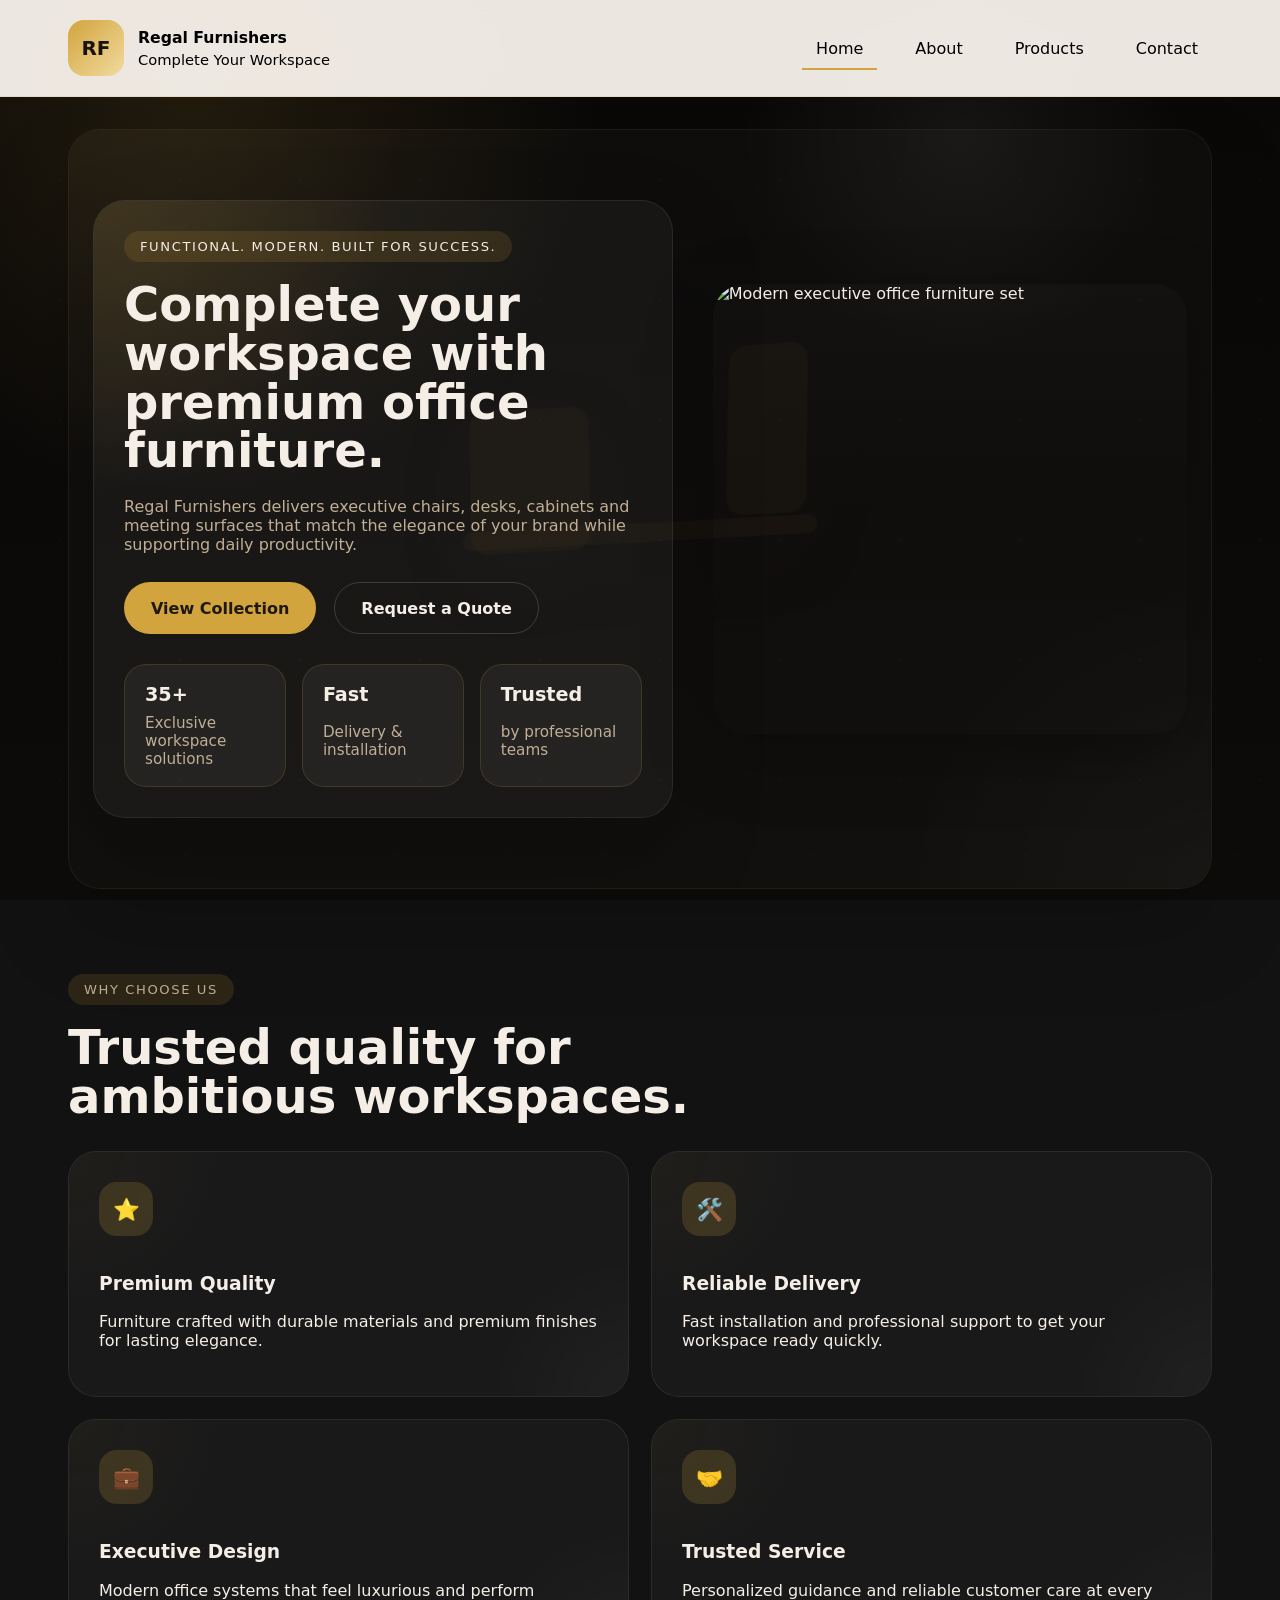
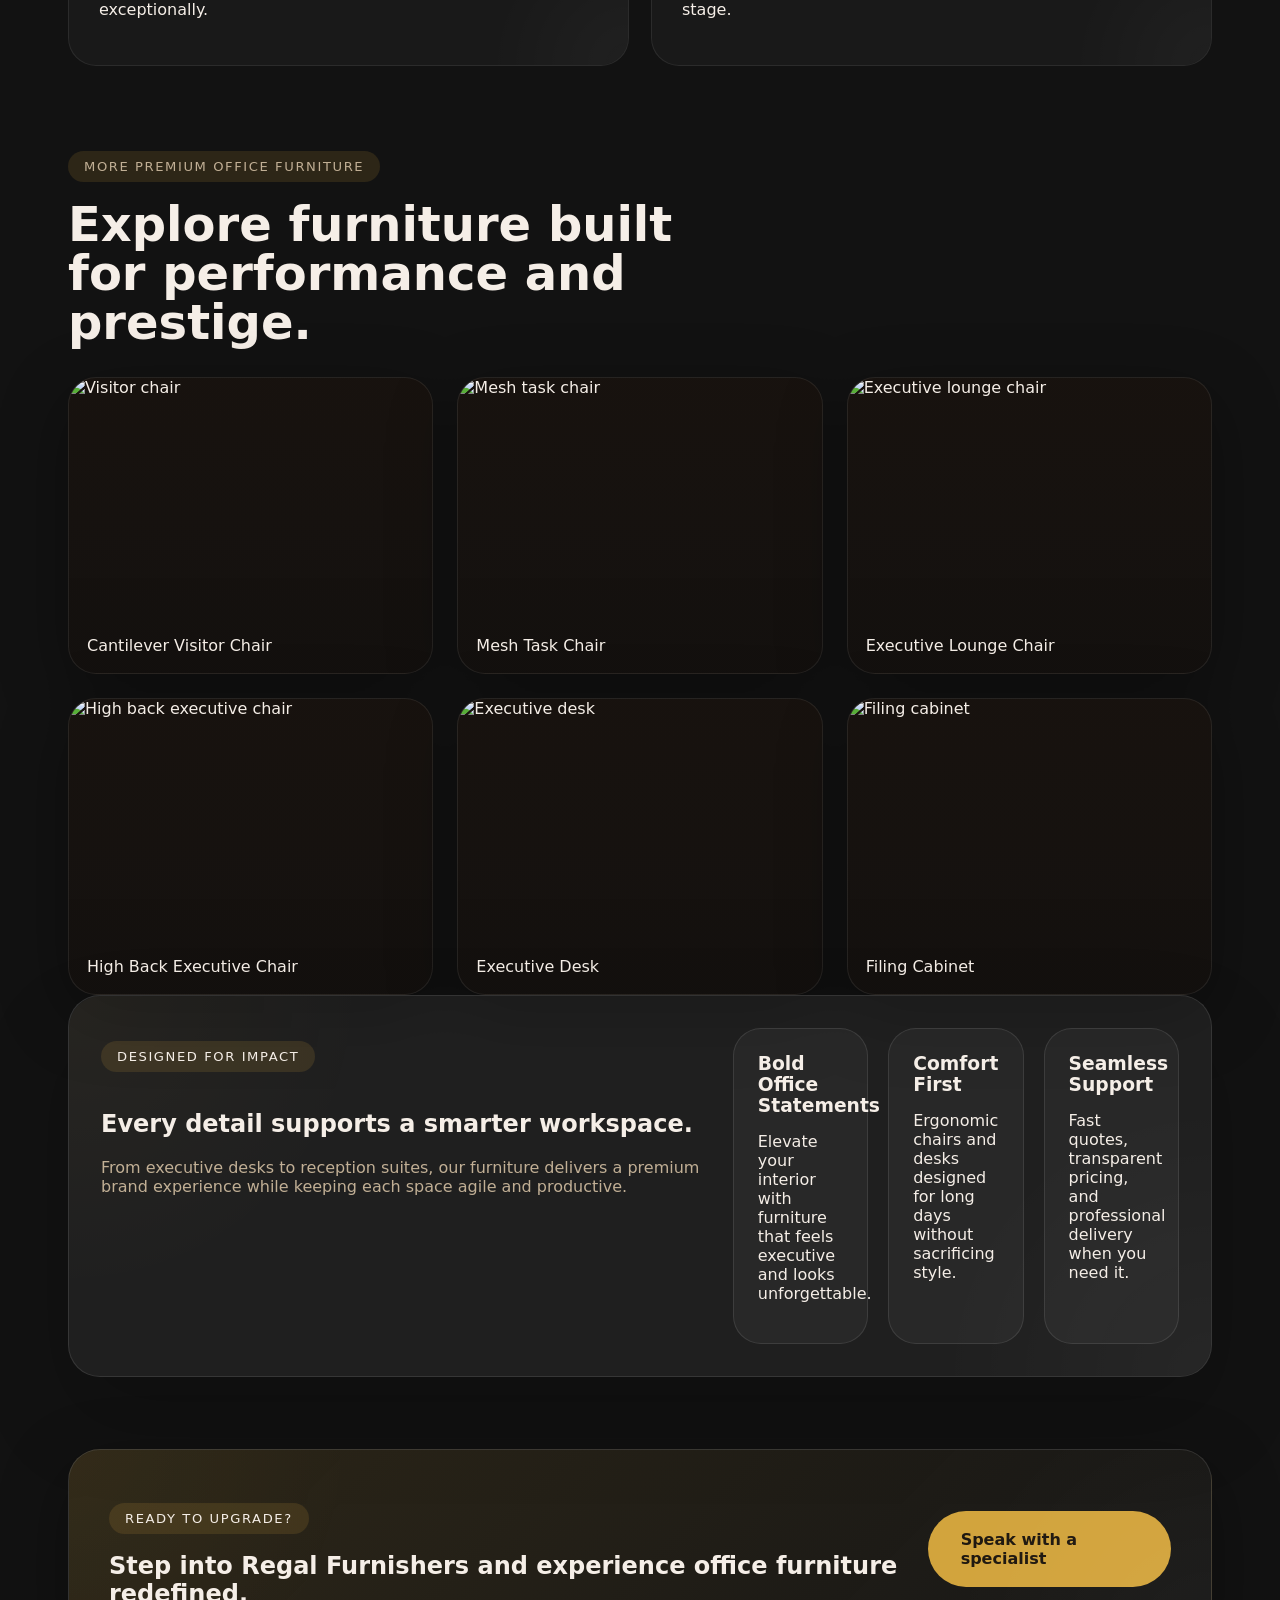
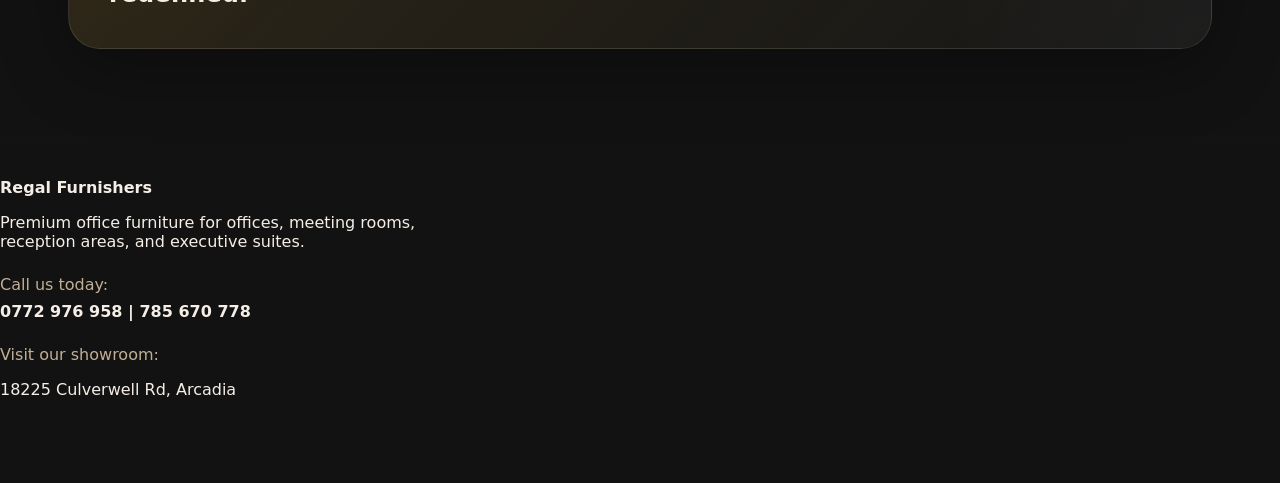
==== index.html @ e2543709 "first commit" ====
<!DOCTYPE html>
<html lang="en">
  <head>
    <meta charset="UTF-8" />
    <meta name="viewport" content="width=device-width, initial-scale=1.0" />
    <title>Regal Furnishers | Premium Office Interiors</title>
    <meta name="description" content="Regal Furnishers provides premium office furniture for modern workspaces in a black and gold luxurious style." />
    <link rel="stylesheet" href="styles.css" />
  </head>
  <body>
    <header class="site-header">
      <div class="header-inner">
        <a href="index.html" class="brand">
          <span class="brand-mark">RF</span>
          <div>
            <p class="brand-name">Regal Furnishers</p>
            <p class="brand-tag">Complete Your Workspace</p>
          </div>
        </a>
        <nav class="site-nav">
          <a href="index.html" class="nav-link active">Home</a>
          <a href="about.html" class="nav-link">About</a>
          <a href="products.html" class="nav-link">Products</a>
          <a href="contact.html" class="nav-link">Contact</a>
        </nav>
        <button class="menu-toggle" aria-label="Open navigation menu">☰</button>
      </div>
    </header>

    <main>
      <section class="hero-panel reveal-up">
        <div class="hero-copy">
          <span class="eyebrow">Functional. Modern. Built for Success.</span>
          <h1>Complete your workspace with premium office furniture.</h1>
          <p class="hero-text">Regal Furnishers delivers executive chairs, desks, cabinets and meeting surfaces that match the elegance of your brand while supporting daily productivity.</p>
          <div class="hero-actions">
            <a href="products.html" class="btn btn-primary">View Collection</a>
            <a href="contact.html" class="btn btn-outline">Request a Quote</a>
          </div>
          <div class="hero-badges">
            <div class="badge">
              <strong>35+</strong>
              <span>Exclusive workspace solutions</span>
            </div>
            <div class="badge">
              <strong>Fast</strong>
              <span>Delivery & installation</span>
            </div>
            <div class="badge">
              <strong>Trusted</strong>
              <span>by professional teams</span>
            </div>
          </div>
        </div>
        <div class="hero-furniture-scene" aria-hidden="true">
          <div class="scene-piece scene-desk"></div>
          <div class="scene-piece scene-chair"></div>
          <div class="scene-piece scene-lamp"></div>
        </div>
        <div class="hero-media">
          <img src="https://images.unsplash.com/photo-1519710164239-da123dc03ef4?auto=format&fit=crop&w=1200&q=80" alt="Modern executive office furniture set" />
        </div>
      </section>

      <section class="feature-section reveal-up">
        <div class="section-header">
          <p class="section-label">Why Choose Us</p>
          <h2>Trusted quality for ambitious workspaces.</h2>
        </div>
        <div class="feature-grid">
          <article class="feature-card">
            <span class="feature-icon">⭐</span>
            <h3>Premium Quality</h3>
            <p>Furniture crafted with durable materials and premium finishes for lasting elegance.</p>
          </article>
          <article class="feature-card">
            <span class="feature-icon">🛠️</span>
            <h3>Reliable Delivery</h3>
            <p>Fast installation and professional support to get your workspace ready quickly.</p>
          </article>
          <article class="feature-card">
            <span class="feature-icon">💼</span>
            <h3>Executive Design</h3>
            <p>Modern office systems that feel luxurious and perform exceptionally.</p>
          </article>
          <article class="feature-card">
            <span class="feature-icon">🤝</span>
            <h3>Trusted Service</h3>
            <p>Personalized guidance and reliable customer care at every stage.</p>
          </article>
        </div>
      </section>

      <section class="gallery-section reveal-up">
        <div class="section-header">
          <p class="section-label">More Premium Office Furniture</p>
          <h2>Explore furniture built for performance and prestige.</h2>
        </div>
        <div class="gallery-grid">
          <article class="gallery-card">
            <img src="https://images.unsplash.com/photo-1498050108023-c5249f4df085?auto=format&fit=crop&w=900&q=80" alt="Visitor chair" />
            <p>Cantilever Visitor Chair</p>
          </article>
          <article class="gallery-card">
            <img src="https://images.unsplash.com/photo-1540575467063-178a50c2df87?auto=format&fit=crop&w=900&q=80" alt="Mesh task chair" />
            <p>Mesh Task Chair</p>
          </article>
          <article class="gallery-card">
            <img src="https://images.unsplash.com/photo-1505693416388-ac5ce068fe85?auto=format&fit=crop&w=900&q=80" alt="Executive lounge chair" />
            <p>Executive Lounge Chair</p>
          </article>
          <article class="gallery-card">
            <img src="https://images.unsplash.com/photo-1524758631624-e2822e304c36?auto=format&fit=crop&w=900&q=80" alt="High back executive chair" />
            <p>High Back Executive Chair</p>
          </article>
          <article class="gallery-card">
            <img src="https://images.unsplash.com/photo-1505693416388-ac5ce068fe85?auto=format&fit=crop&w=900&q=80" alt="Executive desk" />
            <p>Executive Desk</p>
          </article>
          <article class="gallery-card">
            <img src="https://images.unsplash.com/photo-1532688760492-4c6d9b6442c0?auto=format&fit=crop&w=900&q=80" alt="Filing cabinet" />
            <p>Filing Cabinet</p>
          </article>
        </div>
      </section>

      <section class="value-panel reveal-up">
        <div class="value-copy">
          <p class="section-label">Designed for impact</p>
          <h2>Every detail supports a smarter workspace.</h2>
          <p class="hero-text">From executive desks to reception suites, our furniture delivers a premium brand experience while keeping each space agile and productive.</p>
        </div>
        <div class="value-items">
          <article class="value-card">
            <h3>Bold Office Statements</h3>
            <p>Elevate your interior with furniture that feels executive and looks unforgettable.</p>
          </article>
          <article class="value-card">
            <h3>Comfort First</h3>
            <p>Ergonomic chairs and desks designed for long days without sacrificing style.</p>
          </article>
          <article class="value-card">
            <h3>Seamless Support</h3>
            <p>Fast quotes, transparent pricing, and professional delivery when you need it.</p>
          </article>
        </div>
      </section>

      <section class="cta-section reveal-up">
        <div class="cta-copy">
          <p class="section-label">Ready to upgrade?</p>
          <h2>Step into Regal Furnishers and experience office furniture redefined.</h2>
        </div>
        <a href="contact.html" class="btn btn-primary btn-wide">Speak with a specialist</a>
      </section>
    </main>

    <footer class="site-footer">
      <div>
        <p class="footer-title">Regal Furnishers</p>
        <p>Premium office furniture for offices, meeting rooms, reception areas, and executive suites.</p>
      </div>
      <div>
        <p class="footer-label">Call us today:</p>
        <p class="footer-contact">0772 976 958 | 785 670 778</p>
      </div>
      <div>
        <p class="footer-label">Visit our showroom:</p>
        <p>18225 Culverwell Rd, Arcadia</p>
      </div>
    </footer>

    <script src="script.js"></script>
  </body>
</html>
---- styles.css ----
:root {
  color-scheme: dark;
  --bg: #090807;
  --surface: #141212;
  --surface-alt: #1e1b19;
  --text: #f5eee7;
  --muted: #c1af95;
  --gold: #d2a43d;
  --gold-soft: #f1db9f;
  --border: rgba(255,255,255,0.08);
  --shadow: 0 20px 70px rgba(0,0,0,0.32);
}

* {
  box-sizing: border-box;
}

html {
  scroll-behavior: smooth;
}

body {
  margin: 0;
  min-height: 100vh;
  font-family: Inter, system-ui, -apple-system, BlinkMacSystemFont, 'Segoe UI', sans-serif;
  background: radial-gradient(circle at 15% 10%, rgba(210,164,61,0.12), transparent 30%),
              radial-gradient(circle at 75% 15%, rgba(255,255,255,0.05), transparent 18%),
              linear-gradient(180deg, #090807 0%, #0e0c0b 100%);
  background-attachment: fixed;
  color: var(--text);
  position: relative;
}

body::before {
  content: '';
  position: fixed;
  inset: 0;
  background-image:
    radial-gradient(circle, rgba(255,255,255,0.12) 1px, transparent 1px),
    radial-gradient(circle, rgba(210,164,61,0.12) 1px, transparent 1px);
  background-size: 120px 120px, 210px 210px;
  background-position: 0 0, 80px 120px;
  opacity: 0.22;
  pointer-events: none;
  z-index: 0;
}

img {
  width: 100%;
  display: block;
}

button,
input,
textarea {
  font: inherit;
}

button {
  cursor: pointer;
}

.site-header {
  position: sticky;
  top: 0;
  z-index: 20;
  background: rgba(255,250,244,0.92);
  border-bottom: 1px solid rgba(199,143,54,0.16);
  backdrop-filter: blur(14px);
}

.header-inner {
  max-width: 1200px;
  margin: 0 auto;
  padding: 20px 28px;
  display: flex;
  align-items: center;
  justify-content: space-between;
  gap: 20px;
}

.brand {
  display: flex;
  align-items: center;
  gap: 14px;
  text-decoration: none;
  color: inherit;
}

.brand-mark {
  width: 56px;
  height: 56px;
  display: grid;
  place-items: center;
  border-radius: 16px;
  background: linear-gradient(135deg, var(--gold), var(--gold-soft));
  color: #19130b;
  font-weight: 800;
  font-size: 1.25rem;
}

.brand-name {
  margin: 0;
  font-weight: 700;
  font-size: 0.98rem;
  color: #000;
}

.brand-tag {
  margin: 4px 0 0;
  color: #000;
  font-size: 0.92rem;
}

.site-nav {
  display: flex;
  gap: 24px;
  flex-wrap: wrap;
  transition: opacity 0.3s ease, transform 0.3s ease, max-height 0.35s ease;
}

.nav-link {
  text-decoration: none;
  color: #000;
  font-weight: 500;
  position: relative;
  padding: 8px 14px;
  border-radius: 999px;
  transition: color 0.25s ease, background 0.25s ease;
}

.nav-link:hover {
  background: rgba(255,255,255,0.12);
  color: #000;
}

.nav-link::after {
  content: '';
  position: absolute;
  left: 0;
  bottom: -4px;
  width: 100%;
  height: 2px;
  background: transparent;
  transition: background 0.3s ease;
}

.nav-link:hover,
.nav-link.active {
  color: #000;
}

.nav-link.active::after {
  background: var(--gold);
}

.menu-toggle {
  display: none;
  border: none;
  background: transparent;
  color: var(--text);
  font-size: 1.4rem;
  transition: transform 0.3s ease;
}

.menu-toggle.open {
  transform: rotate(90deg);
}

main {
  max-width: 1200px;
  margin: 0 auto;
  padding: 32px 28px 48px;
}

.section-label,
.eyebrow {
  display: inline-flex;
  align-items: center;
  justify-content: center;
  padding: 8px 16px;
  border-radius: 999px;
  background: rgba(210,164,61,0.14);
  color: var(--text);
  font-size: 0.82rem;
  letter-spacing: 0.12em;
  text-transform: uppercase;
  margin-bottom: 18px;
}

.hero-panel {
  display: grid;
  grid-template-columns: 1.1fr 0.9fr;
  gap: 40px;
  align-items: center;
  min-height: calc(100vh - 140px);
  background: rgba(255,255,255,0.02);
  border: 1px solid rgba(210,164,61,0.08);
  box-shadow: 0 40px 90px rgba(0,0,0,0.18);
  border-radius: 32px;
  padding: 24px;
  position: relative;
  overflow: hidden;
}

.hero-copy {
  padding: 30px;
  border-radius: 32px;
  background: rgba(255,255,255,0.04);
  border: 1px solid rgba(255,255,255,0.08);
  box-shadow: 0 40px 90px rgba(0,0,0,0.24);
  position: relative;
  overflow: hidden;
}

.hero-copy::before {
  content: '';
  position: absolute;
  inset: 0;
  background: radial-gradient(circle at top left, rgba(210,164,61,0.12), transparent 35%);
  pointer-events: none;
}

.hero-copy > * {
  position: relative;
  z-index: 1;
}

.hero-badges {
  display: grid;
  grid-template-columns: repeat(3, minmax(0, 1fr));
  gap: 16px;
  margin-top: 30px;
}

.badge {
  display: grid;
  gap: 8px;
  padding: 18px 20px;
  border-radius: 22px;
  background: rgba(255,255,255,0.05);
  border: 1px solid rgba(210,164,61,0.16);
  color: var(--text);
  transition: transform 0.25s ease, background 0.25s ease, border-color 0.25s ease;
}

.badge:hover {
  transform: translateY(-5px);
  background: rgba(255,255,255,0.08);
  border-color: rgba(210,164,61,0.28);
}

.badge strong {
  display: block;
  font-size: 1.2rem;
  font-weight: 800;
  color: var(--text);
}

.badge span {
  color: var(--muted);
  font-size: 0.95rem;
}

.value-panel {
  display: grid;
  grid-template-columns: 1.15fr 0.85fr;
  gap: 28px;
  padding: 32px;
  border-radius: 32px;
  background: rgba(255,255,255,0.06);
  border: 1px solid rgba(255,255,255,0.1);
  box-shadow: 0 40px 90px rgba(0,0,0,0.18);
}

.value-items {
  display: grid;
  grid-template-columns: repeat(3, minmax(0, 1fr));
  gap: 20px;
}

.value-card {
  padding: 24px;
  border-radius: 28px;
  background: rgba(255,255,255,0.04);
  border: 1px solid rgba(255,255,255,0.1);
  transition: transform 0.3s ease, box-shadow 0.3s ease, border-color 0.3s ease;
}

.value-card:hover {
  transform: translateY(-6px);
  box-shadow: 0 30px 70px rgba(0,0,0,0.18);
  border-color: rgba(210,164,61,0.25);
}

.value-card h3 {
  margin: 0 0 14px;
}

.hero-copy h1,
.page-heading h1,
.section-header h2 {
  font-size: clamp(3rem, 3.5vw, 4.6rem);
  line-height: 1.02;
  margin: 0 0 22px;
}

.hero-text,
.section-header p,
.about-copy p,
.product-card p,
.contact-info p,
.footer p {
  color: var(--muted);
  max-width: 720px;
}

.hero-actions {
  display: flex;
  gap: 18px;
  flex-wrap: wrap;
  margin-top: 28px;
}

.btn {
  display: inline-flex;
  align-items: center;
  justify-content: center;
  min-height: 52px;
  padding: 0 26px;
  border-radius: 999px;
  border: 1px solid transparent;
  text-decoration: none;
  font-weight: 700;
  transition: transform 0.25s ease, background 0.25s ease, color 0.25s ease, box-shadow 0.25s ease;
}

.btn:hover {
  transform: translateY(-3px);
  box-shadow: 0 18px 40px rgba(0,0,0,0.18);
}

.btn-outline:hover {
  color: #fff;
  background: rgba(255,255,255,0.08);
  border-color: rgba(255,255,255,0.24);
}

.btn-primary {
  background: var(--gold);
  color: #1f1810;
}

.btn-outline {
  background: transparent;
  color: var(--text);
  border-color: rgba(255,255,255,0.16);
}

.btn-wide {
  width: fit-content;
}

.hero-media {
  position: relative;
  border-radius: 32px;
  overflow: hidden;
  box-shadow: var(--shadow);
  animation: float 8s ease-in-out infinite;
}

.hero-media::before {
  content: '';
  position: absolute;
  inset: 0;
  background: linear-gradient(180deg, rgba(255,255,255,0.06), transparent 55%);
  pointer-events: none;
}

.hero-furniture-scene {
  position: absolute;
  left: 50%;
  top: 50%;
  width: 520px;
  height: 420px;
  transform: translate(-50%, -50%) rotateX(18deg) rotateY(-10deg);
  pointer-events: none;
  opacity: 0.28;
  display: grid;
  place-items: center;
  perspective: 1200px;
}

.scene-piece {
  position: absolute;
  border-radius: 18px;
  background: rgba(199,143,54,0.14);
  border: 1px solid rgba(49,41,30,0.13);
  box-shadow: 0 22px 70px rgba(49,41,30,0.15);
  transform-style: preserve-3d;
}

.scene-desk {
  width: 360px;
  height: 20px;
  top: 56%;
  left: 50%;
  transform: translate(-50%, -50%) rotateX(12deg) translateZ(0px);
}

.scene-chair {
  width: 120px;
  height: 150px;
  top: 42%;
  left: 28%;
  transform: translate(-50%, -50%) rotateY(14deg) rotateX(6deg) translateZ(20px);
}

.scene-lamp {
  width: 80px;
  height: 180px;
  top: 32%;
  left: 75%;
  transform: translate(-50%, -50%) rotateY(-12deg) rotateX(8deg) translateZ(10px);
}

.hero-furniture-scene,
.hero-furniture-scene .scene-piece {
  animation: furniture-hover 12s ease-in-out infinite;
}

@keyframes furniture-hover {
  0%, 100% { transform: translate(-50%, -50%) rotateX(18deg) rotateY(-10deg) translateZ(0); }
  50% { transform: translate(-50%, -50%) rotateX(20deg) rotateY(-12deg) translateZ(6px); }
}

.hero-media img {
  min-height: 450px;
  object-fit: cover;
  transition: transform 0.9s ease;
}

.hero-media:hover img {
  transform: scale(1.02);
}

.hero-panel,
.feature-card,
.value-panel,
.cta-section,
.contact-panel {
  position: relative;
  z-index: 1;
}

.hero-panel::before,
.feature-card::before,
.value-panel::before,
.cta-section::before,
.contact-panel::before {
  content: '';
  position: absolute;
  inset: 0;
  border-radius: inherit;
  background: radial-gradient(circle at top left, rgba(210,164,61,0.08), transparent 24%),
              radial-gradient(circle at bottom right, rgba(255,255,255,0.06), transparent 22%);
  opacity: 0.5;
  pointer-events: none;
  mix-blend-mode: screen;
}

.hero-panel::before {
  opacity: 0.4;
}

.hero-media::before {
  opacity: 0.35;
}

@keyframes float {
  0%, 100% { transform: translateY(0); }
  50% { transform: translateY(-10px); }
}

.feature-section,
.gallery-section,
.cta-section,
.page-heading,
.about-section,
.testimonial-section,
.products-grid,
.contact-panel {
  margin-top: 72px;
}

.section-header {
  max-width: 640px;
  margin-bottom: 30px;
}

.feature-grid {
  display: grid;
  grid-template-columns: repeat(2, minmax(0, 1fr));
  gap: 22px;
}

.feature-card {
  padding: 30px;
  border-radius: 28px;
  background: rgba(255,255,255,0.03);
  border: 1px solid rgba(255,255,255,0.08);
  transition: transform 0.3s ease, border-color 0.3s ease, box-shadow 0.3s ease;
}

.feature-card:hover {
  transform: translateY(-8px);
  box-shadow: 0 30px 80px rgba(0,0,0,0.22);
  border-color: rgba(210,164,61,0.25);
}

.feature-icon {
  display: inline-flex;
  align-items: center;
  justify-content: center;
  width: 54px;
  height: 54px;
  margin-bottom: 18px;
  border-radius: 18px;
  background: rgba(210,164,61,0.18);
  color: var(--gold);
  font-size: 1.35rem;
}

.gallery-grid,
.products-grid {
  display: grid;
  grid-template-columns: repeat(3, minmax(0, 1fr));
  gap: 24px;
}

.gallery-card,
.product-card {
  overflow: hidden;
  border-radius: 28px;
  background: linear-gradient(180deg, rgba(25,19,15,0.9), rgba(20,17,15,0.97));
  border: 1px solid rgba(255,255,255,0.08);
  box-shadow: var(--shadow);
  transition: transform 0.3s ease, border-color 0.3s ease, box-shadow 0.3s ease;
}

.gallery-card:hover,
.product-card:hover {
  transform: translateY(-6px);
  border-color: rgba(210,164,61,0.24);
}

.gallery-card img,
.product-card img {
  min-height: 240px;
  object-fit: cover;
}

.gallery-card p,
.product-card h3 {
  margin: 18px;
}

.product-card h3 {
  color: var(--text);
}

.product-card p {
  margin: 0 18px 22px;
  color: var(--muted);
}

.page-heading h1 {
  margin-bottom: 18px;
}

.about-section {
  display: grid;
  grid-template-columns: 1.1fr 0.9fr;
  gap: 34px;
  align-items: center;
}

.about-copy ul {
  margin: 24px 0 0;
  padding: 0;
  list-style: none;
  display: grid;
  gap: 12px;
}

.about-copy li {
  padding-left: 26px;
  position: relative;
}

.about-copy li::before {
  content: '';
  position: absolute;
  left: 0;
  top: 10px;
  width: 10px;
  height: 10px;
  border-radius: 50%;
  background: var(--gold);
}

.about-image {
  border-radius: 32px;
  overflow: hidden;
  box-shadow: var(--shadow);
}

.about-image img {
  min-height: 520px;
  object-fit: cover;
}

.testimonial-section {
  display: grid;
  place-items: center;
}

.testimonial-card {
  max-width: 860px;
  padding: 42px;
  border-radius: 32px;
  background: rgba(255,255,255,0.04);
  border: 1px solid rgba(255,255,255,0.08);
  box-shadow: var(--shadow);
}

.testimonial-card p {
  margin: 0;
  font-size: 1.05rem;
}

.testimonial-card span {
  display: block;
  margin-top: 24px;
  color: var(--text);
  font-weight: 700;
}

.cta-section {
  display: flex;
  align-items: center;
  justify-content: space-between;
  gap: 20px;
  padding: 40px;
  border-radius: 32px;
  background: linear-gradient(135deg, rgba(210,164,61,0.14), rgba(255,255,255,0.02));
  border: 1px solid rgba(255,255,255,0.12);
  box-shadow: var(--shadow);
}

.cta-section .btn-primary {
  padding: 18px 32px;
}

.cta-copy h2 {
  margin: 0;
}

.contact-panel {
  display: grid;
  grid-template-columns: 1fr 1fr;
  gap: 32px;
}

.contact-info {
  padding: 32px;
  border-radius: 32px;
  background: rgba(255,255,255,0.04);
  border: 1px solid rgba(255,255,255,0.08);
  box-shadow: var(--shadow);
}

.contact-info h2 {
  margin-top: 0;
}

.contact-list {
  display: grid;
  gap: 18px;
  margin-top: 22px;
}

.contact-list div {
  display: grid;
  gap: 6px;
  color: var(--muted);
}

.contact-list strong {
  color: var(--text);
}

.contact-form {
  display: grid;
  gap: 16px;
  padding: 28px;
  border-radius: 32px;
  background: rgba(255,255,255,0.04);
  border: 1px solid rgba(255,255,255,0.08);
  box-shadow: var(--shadow);
}

.contact-form label {
  font-weight: 700;
}

.contact-form input,
.contact-form textarea {
  width: 100%;
  padding: 16px 18px;
  border-radius: 18px;
  border: 1px solid rgba(255,255,255,0.1);
  background: rgba(255,255,255,0.05);
  color: var(--text);
}

.contact-form input:focus,
.contact-form textarea:focus {
  outline: none;
  border-color: rgba(210,164,61,0.8);
}

.form-status {
  min-height: 1.2rem;
  color: var(--text);
  font-weight: 600;
}

.site-footer {
  margin-top: 40px;
  padding: 40px 0 60px;
  border-top: 1px solid rgba(49,41,30,0.08);
}

.site-footer > div {
  max-width: 420px;
  margin-bottom: 24px;
}

.footer-title {
  margin: 0 0 12px;
  font-weight: 700;
}

.footer-label {
  margin: 0;
  color: var(--muted);
}

.footer-contact {
  margin: 8px 0 0;
  font-weight: 700;
}

.bottom-cta {
  position: fixed;
  left: 0;
  right: 0;
  bottom: 0;
  z-index: 30;
  padding: 10px 16px;
  backdrop-filter: blur(14px);
  background: rgba(255,250,244,0.94);
  box-shadow: 0 -18px 40px rgba(49,41,30,0.1);
  transition: transform 0.3s ease, opacity 0.3s ease;
}

.bottom-cta.hidden {
  transform: translateY(100%);
  opacity: 0;
}

.bottom-cta__inner {
  max-width: 1200px;
  margin: 0 auto;
  display: flex;
  align-items: center;
  justify-content: space-between;
  gap: 18px;
  padding: 16px 22px;
  border-radius: 28px;
  background: rgba(18,15,13,0.94);
  border: 1px solid rgba(255,255,255,0.08);
}

.bottom-cta__inner p {
  margin: 0;
  color: var(--text);
  font-weight: 600;
}

.bottom-cta__inner a {
  min-height: 46px;
  padding: 0 24px;
}

@media (max-width: 720px) {
  .bottom-cta {
    padding: 12px 14px;
  }
  .bottom-cta__inner {
    flex-direction: column;
    align-items: stretch;
    text-align: center;
  }
  .bottom-cta__inner a {
    width: 100%;
  }
}

.reveal-up {
  opacity: 0;
  transform: translateY(24px);
  visibility: hidden;
}

.reveal-up.visible {
  animation: revealUp 0.85s ease forwards;
}

.reveal-up.visible:nth-of-type(1) { animation-delay: 0.1s; }
.reveal-up.visible:nth-of-type(2) { animation-delay: 0.18s; }
.reveal-up.visible:nth-of-type(3) { animation-delay: 0.26s; }
.reveal-up.visible:nth-of-type(4) { animation-delay: 0.34s; }

@keyframes revealUp {
  to { transform: translateY(0); opacity: 1; visibility: visible; }
}


@media (max-width: 1024px) {
  .hero-panel,
  .about-section,
  .contact-panel,
  .cta-section {
    grid-template-columns: 1fr;
  }
  .gallery-grid,
  .products-grid,
  .feature-grid {
    grid-template-columns: repeat(2, minmax(0, 1fr));
  }
  .hero-media img {
    min-height: 360px;
  }
}

@media (max-width: 720px) {
  .site-header {
    background: rgba(255,250,244,0.96);
    border-bottom: 1px solid rgba(49,41,30,0.12);
  }
  .header-inner {
    flex-direction: column;
    align-items: stretch;
    padding: 18px 16px;
  }
  .site-nav {
    display: flex;
    flex-direction: column;
    max-height: 0;
    opacity: 0;
    overflow: hidden;
    justify-content: center;
    gap: 14px;
    transform: translateY(-10px);
  }
  .menu-toggle {
    display: inline-flex;
  }
  .site-nav.active {
    max-height: 420px;
    opacity: 1;
    transform: translateY(0);
    margin-top: 18px;
  }
  .nav-link {
    color: #000;
    padding: 12px 14px;
    background: rgba(255,255,255,0.9);
    border-radius: 18px;
  }
  .nav-link:hover,
  .nav-link.active {
    color: #000;
    background: rgba(49,41,30,0.08);
  }
  .hero-panel,
  .about-section,
  .contact-panel,
  .cta-section,
  .value-panel {
    grid-template-columns: 1fr;
  }
  .gallery-grid,
  .products-grid,
  .feature-grid,
  .value-items,
  .hero-badges {
    grid-template-columns: 1fr;
  }
  .hero-copy {
    padding: 20px;
  }
  .hero-media img {
    min-height: 300px;
  }
  .hero-badges {
    gap: 12px;
  }
  .badge {
    padding: 16px 18px;
  }
  .hero-actions {
    flex-direction: column;
    gap: 14px;
  }
  .btn {
    width: 100%;
  }
  .feature-card,
  .testimonial-card,
  .contact-panel,
  .value-panel,
  .about-section {
    padding: 24px;
  }
  main {
    padding: 24px 16px 40px;
  }
  .bottom-cta__inner {
    padding: 16px 18px;
  }
  .site-footer {
    padding: 32px 0 48px;
  }
}

@media (max-width: 520px) {
  .hero-copy h1,
  .page-heading h1,
  .section-header h2 {
    font-size: 2.6rem;
  }
  .header-inner {
    padding: 18px 16px;
  }
  .hero-actions {
    flex-direction: column;
  }
  .btn {
    width: 100%;
  }
}
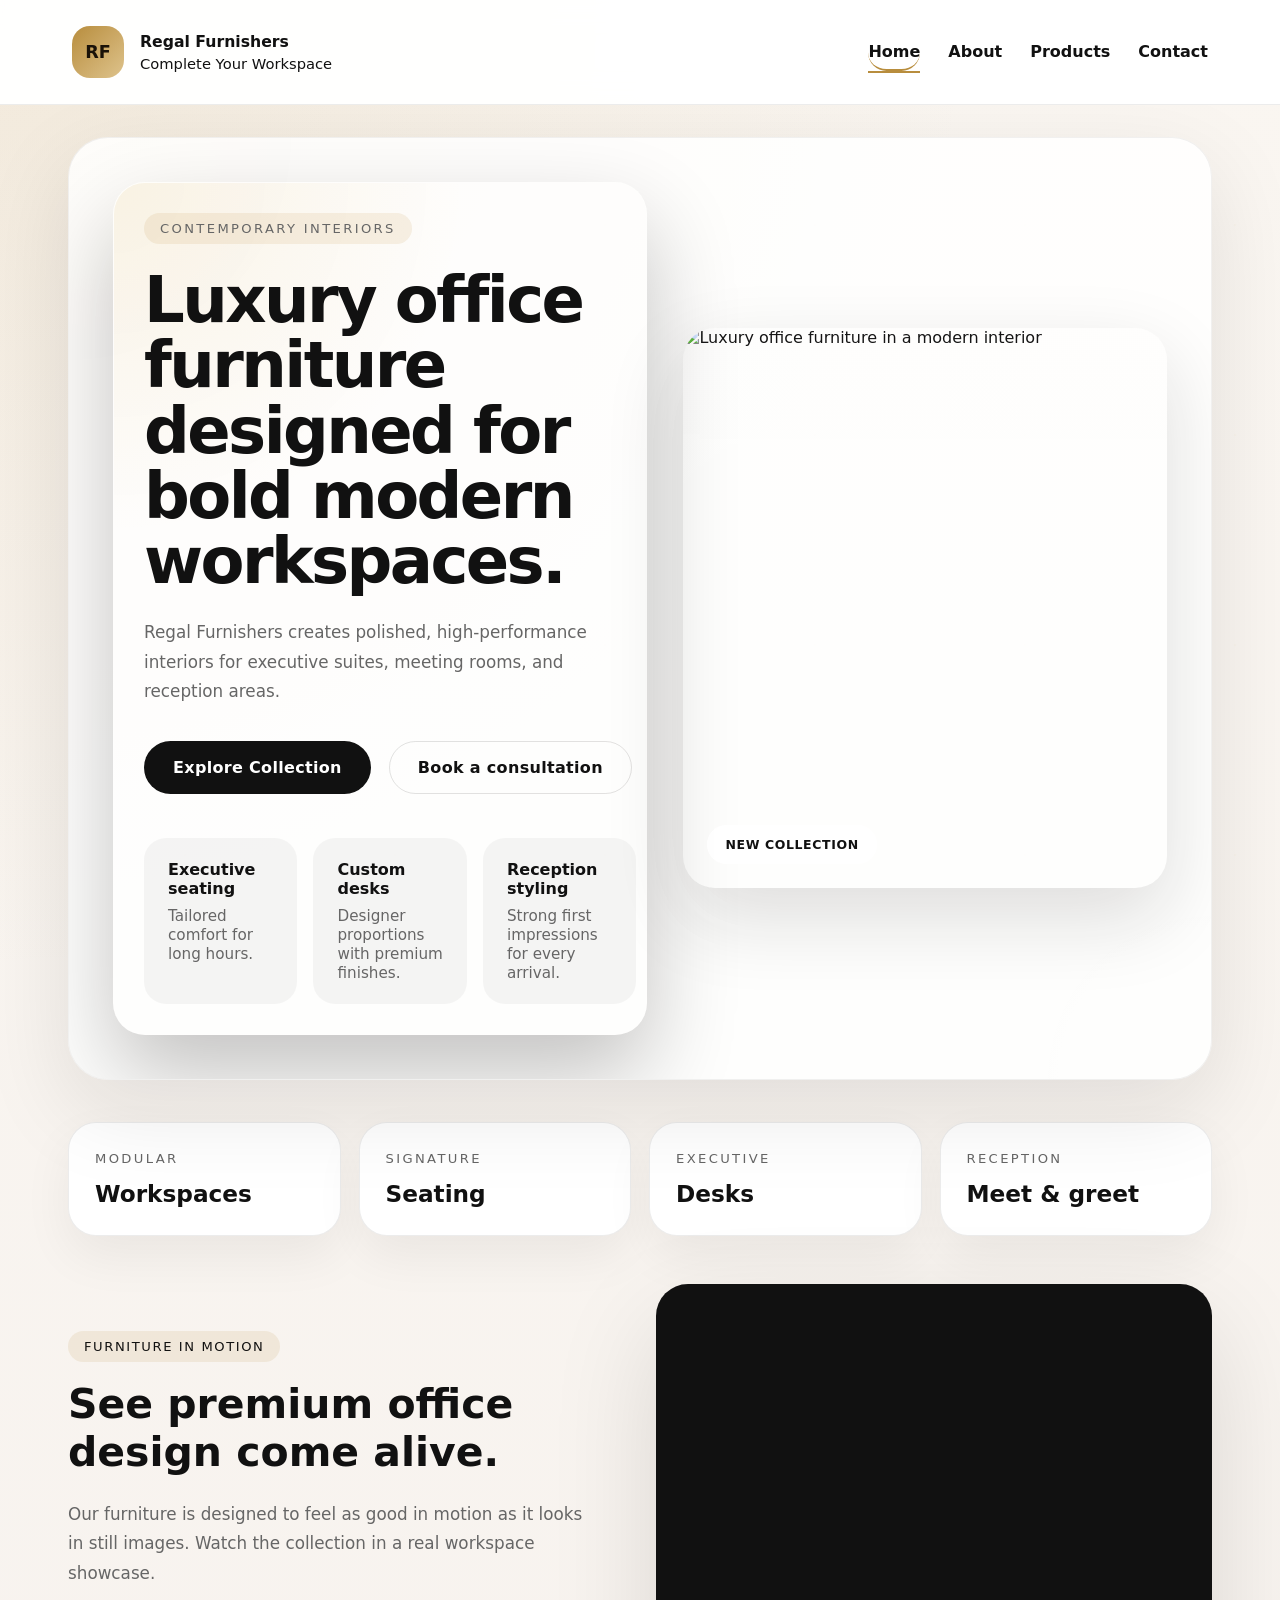
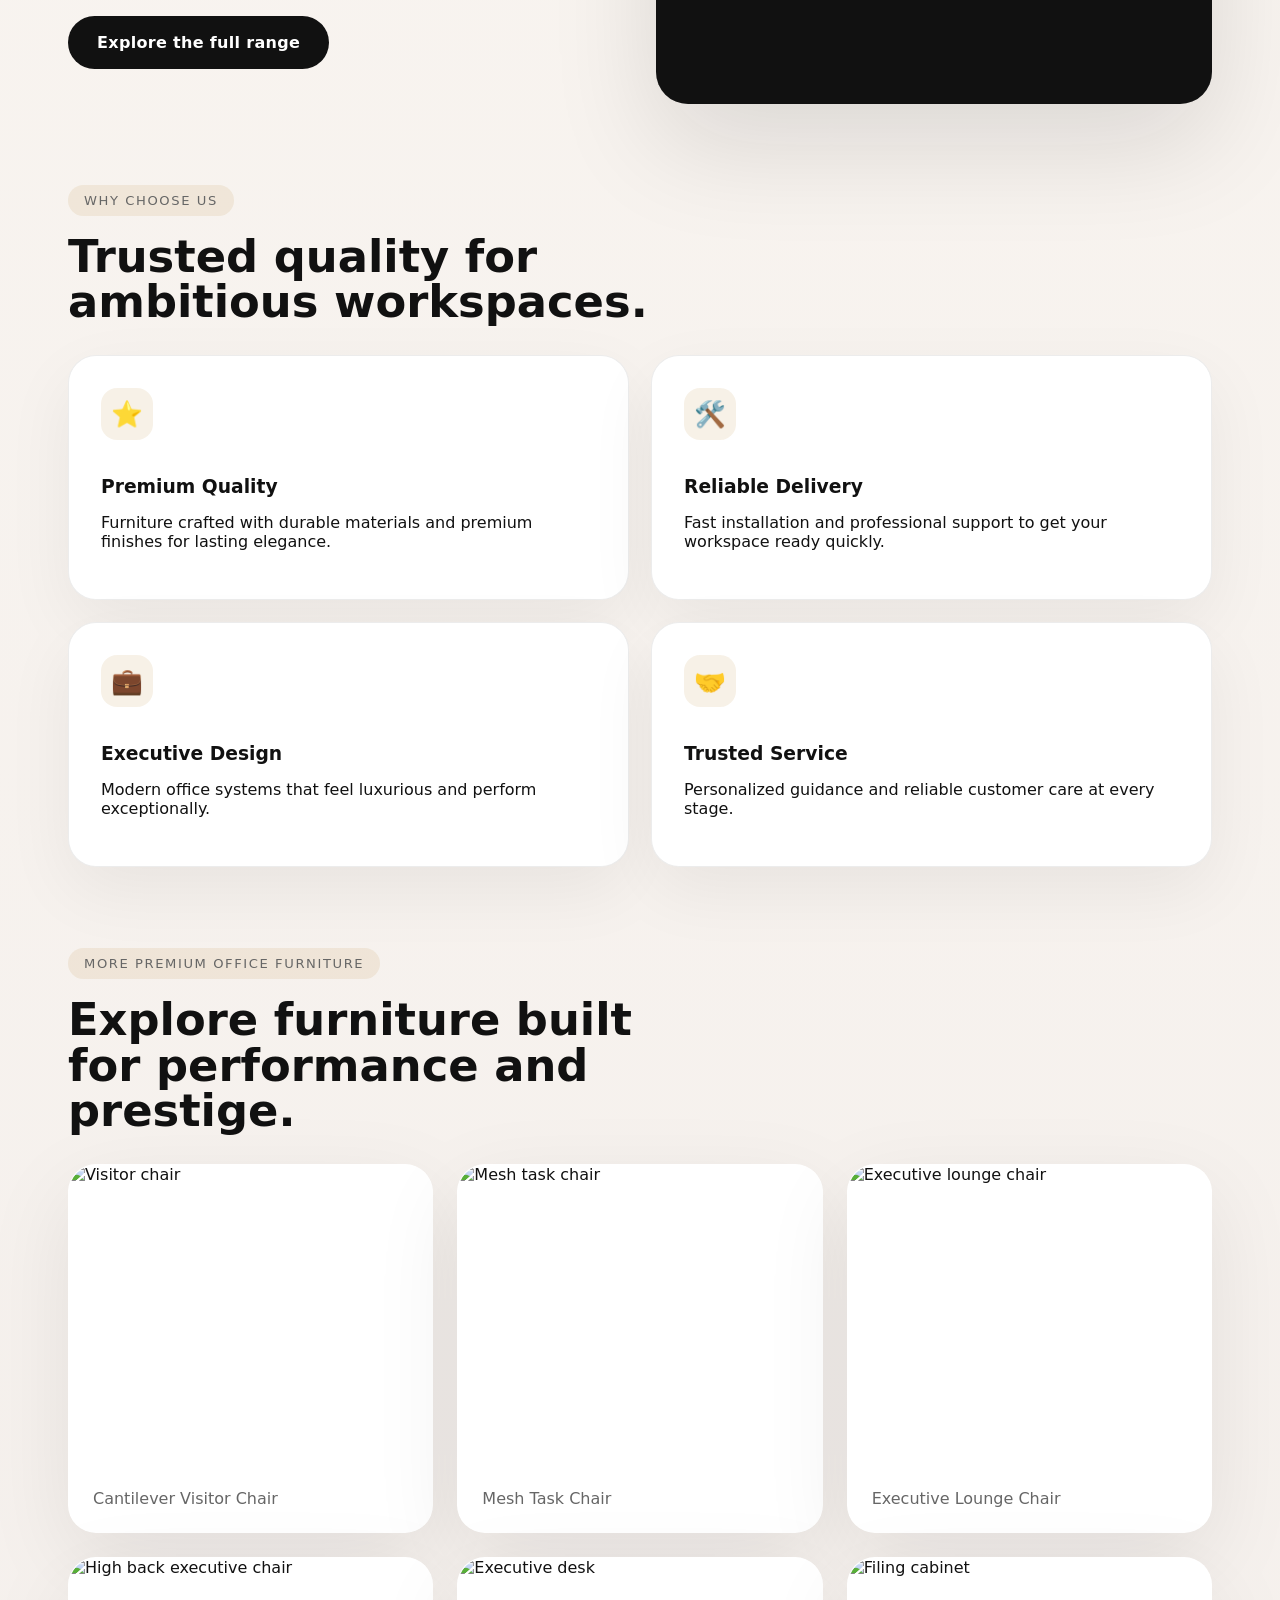
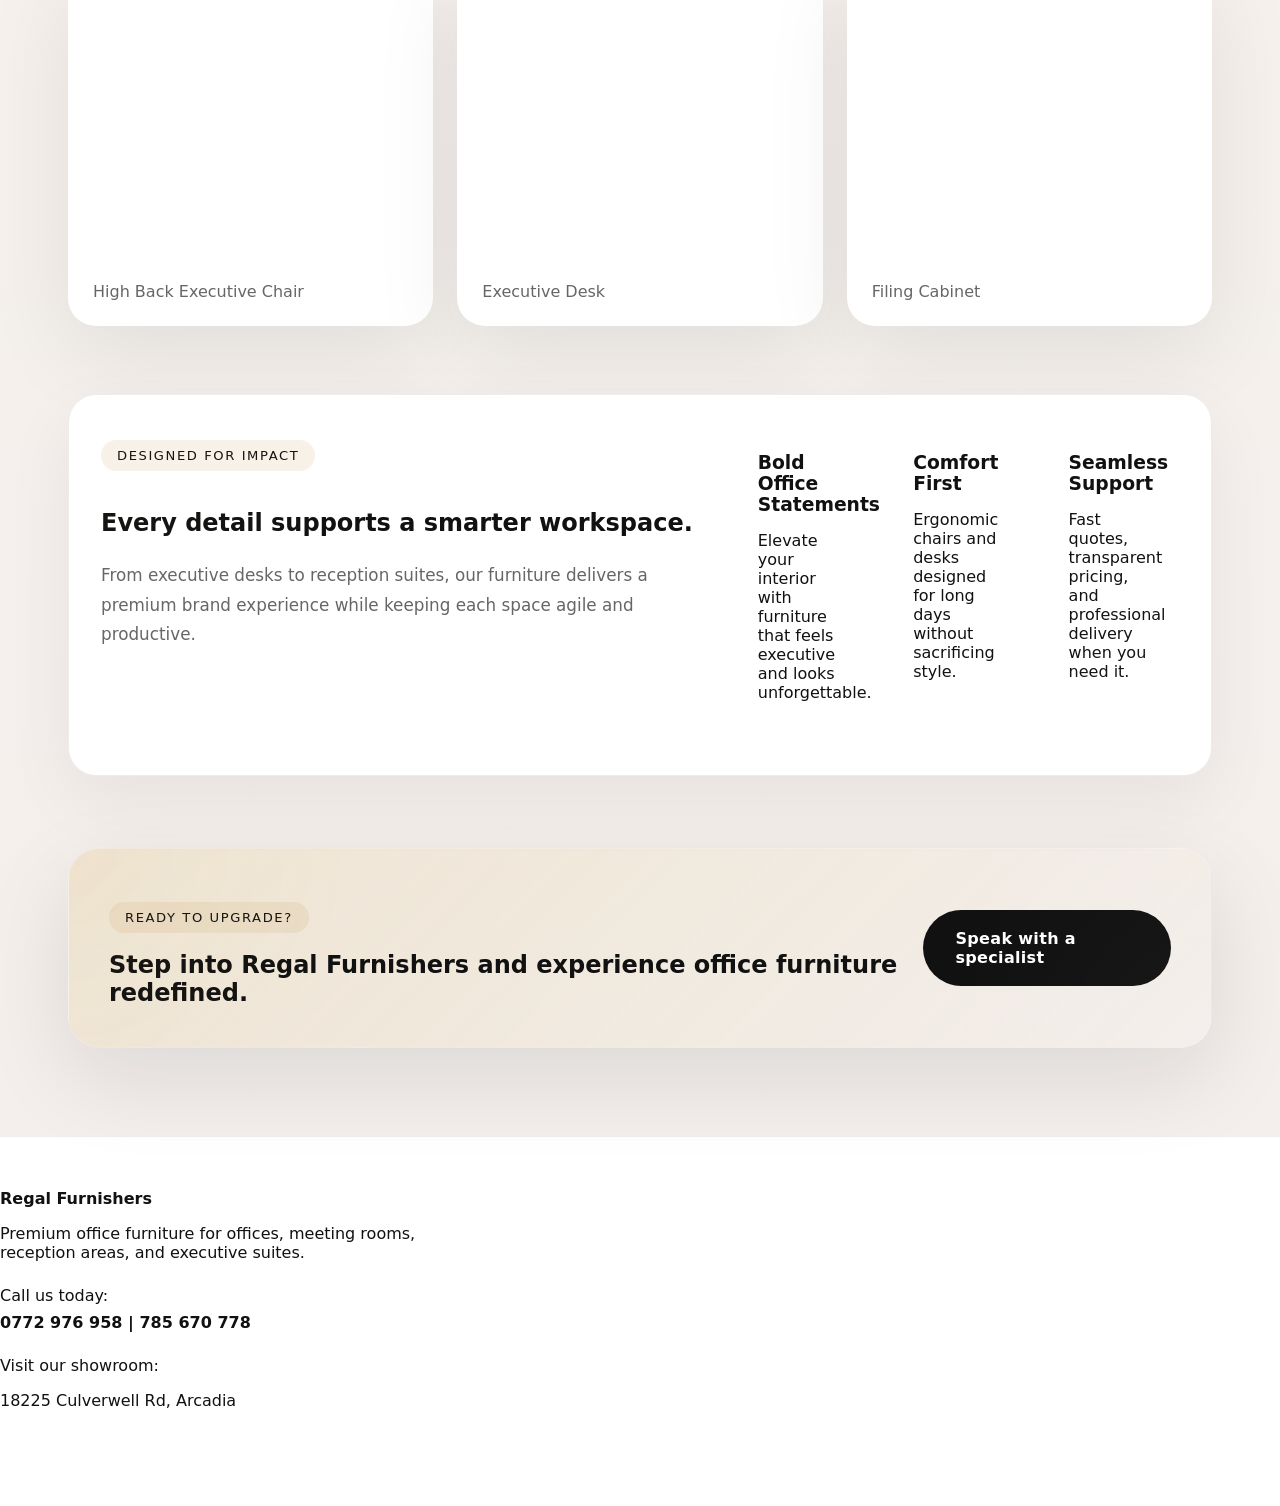
==== commit 837fdf5e: "new" ====
--- a/index.html
+++ b/index.html
@@ -30,35 +30,65 @@
     <main>
       <section class="hero-panel reveal-up">
         <div class="hero-copy">
-          <span class="eyebrow">Functional. Modern. Built for Success.</span>
-          <h1>Complete your workspace with premium office furniture.</h1>
-          <p class="hero-text">Regal Furnishers delivers executive chairs, desks, cabinets and meeting surfaces that match the elegance of your brand while supporting daily productivity.</p>
+          <span class="eyebrow">Contemporary interiors</span>
+          <h1>Luxury office furniture designed for bold modern workspaces.</h1>
+          <p class="hero-text">Regal Furnishers creates polished, high-performance interiors for executive suites, meeting rooms, and reception areas.</p>
           <div class="hero-actions">
-            <a href="products.html" class="btn btn-primary">View Collection</a>
-            <a href="contact.html" class="btn btn-outline">Request a Quote</a>
+            <a href="products.html" class="btn btn-primary">Explore Collection</a>
+            <a href="contact.html" class="btn btn-outline">Book a consultation</a>
           </div>
-          <div class="hero-badges">
-            <div class="badge">
-              <strong>35+</strong>
-              <span>Exclusive workspace solutions</span>
+          <div class="hero-highlights">
+            <div>
+              <strong>Executive seating</strong>
+              <span>Tailored comfort for long hours.</span>
             </div>
-            <div class="badge">
-              <strong>Fast</strong>
-              <span>Delivery & installation</span>
+            <div>
+              <strong>Custom desks</strong>
+              <span>Designer proportions with premium finishes.</span>
             </div>
-            <div class="badge">
-              <strong>Trusted</strong>
-              <span>by professional teams</span>
+            <div>
+              <strong>Reception styling</strong>
+              <span>Strong first impressions for every arrival.</span>
             </div>
           </div>
         </div>
-        <div class="hero-furniture-scene" aria-hidden="true">
-          <div class="scene-piece scene-desk"></div>
-          <div class="scene-piece scene-chair"></div>
-          <div class="scene-piece scene-lamp"></div>
-        </div>
         <div class="hero-media">
-          <img src="https://images.unsplash.com/photo-1519710164239-da123dc03ef4?auto=format&fit=crop&w=1200&q=80" alt="Modern executive office furniture set" />
+          <img src="https://images.unsplash.com/photo-1555041469-a586c61ea9bc?auto=format&fit=crop&w=1200&q=80" alt="Luxury office furniture in a modern interior" />
+          <span class="hero-tag">New collection</span>
+        </div>
+      </section>
+
+      <section class="category-strip reveal-up">
+        <div class="category-card">
+          <p class="category-label">Modular</p>
+          <h3>Workspaces</h3>
+        </div>
+        <div class="category-card">
+          <p class="category-label">Signature</p>
+          <h3>Seating</h3>
+        </div>
+        <div class="category-card">
+          <p class="category-label">Executive</p>
+          <h3>Desks</h3>
+        </div>
+        <div class="category-card">
+          <p class="category-label">Reception</p>
+          <h3>Meet & greet</h3>
+        </div>
+      </section>
+
+      <section class="video-showcase reveal-up">
+        <div class="video-content">
+          <p class="section-label">Furniture in motion</p>
+          <h2>See premium office design come alive.</h2>
+          <p class="hero-text">Our furniture is designed to feel as good in motion as it looks in still images. Watch the collection in a real workspace showcase.</p>
+          <a href="products.html" class="btn btn-primary">Explore the full range</a>
+        </div>
+        <div class="video-frame">
+          <video autoplay muted loop playsinline poster="https://images.unsplash.com/photo-1555041469-a586c61ea9bc?auto=format&fit=crop&w=1200&q=80">
+            <source src="https://assets.mixkit.co/videos/preview/mixkit-modern-home-interior-room-2121-large.mp4" type="video/mp4" />
+            Your browser does not support the video tag.
+          </video>
         </div>
       </section>
 
--- a/styles.css
+++ b/styles.css
@@ -853,6 +853,9 @@
   .hero-media img {
     min-height: 360px;
   }
+  .video-showcase {
+    grid-template-columns: 1fr;
+  }
 }
 
 @media (max-width: 720px) {
@@ -868,20 +871,21 @@
   .site-nav {
     display: flex;
     flex-direction: column;
-    max-height: 0;
-    opacity: 0;
-    overflow: hidden;
+    max-height: none;
+    opacity: 1;
+    overflow: visible;
     justify-content: center;
     gap: 14px;
-    transform: translateY(-10px);
+    transform: none;
+    margin-top: 18px;
   }
   .menu-toggle {
-    display: inline-flex;
+    display: none;
   }
   .site-nav.active {
-    max-height: 420px;
+    max-height: none;
     opacity: 1;
-    transform: translateY(0);
+    transform: none;
     margin-top: 18px;
   }
   .nav-link {
@@ -909,6 +913,15 @@
   .hero-badges {
     grid-template-columns: 1fr;
   }
+  .video-showcase {
+    gap: 24px;
+  }
+  .video-frame {
+    min-height: 320px;
+  }
+  .video-showcase h2 {
+    font-size: 2.4rem;
+  }
   .hero-copy {
     padding: 20px;
   }
@@ -962,3 +975,441 @@
     width: 100%;
   }
 }
+
+:root {
+  --bg: #f9f5ef;
+  --surface: #ffffff;
+  --surface-alt: #f4f0eb;
+  --text: #111111;
+  --muted: #666666;
+  --gold: #b88d3d;
+  --gold-soft: #dec38c;
+  --border: rgba(17,17,17,0.08);
+  --shadow: 0 30px 90px rgba(19,19,19,0.1);
+}
+
+body {
+  background: radial-gradient(circle at top left, rgba(184,141,61,0.12), transparent 20%),
+              linear-gradient(180deg, #faf6f1 0%, #f3eeeb 100%);
+  color: var(--text);
+}
+
+.site-header {
+  background: rgba(255,255,255,0.96);
+  border-bottom: 1px solid rgba(17,17,17,0.08);
+}
+
+.header-inner {
+  max-width: 1200px;
+  margin: 0 auto;
+  padding: 26px 32px;
+  display: flex;
+  align-items: center;
+  justify-content: space-between;
+  gap: 20px;
+}
+
+.brand {
+  display: flex;
+  align-items: center;
+  gap: 16px;
+  color: var(--text);
+}
+
+.brand-mark {
+  width: 52px;
+  height: 52px;
+  display: grid;
+  place-items: center;
+  border-radius: 18px;
+  background: linear-gradient(135deg, var(--gold), var(--gold-soft));
+  color: #1a1208;
+  font-weight: 800;
+  font-size: 1.1rem;
+}
+
+.brand-name,
+.brand-tag {
+  color: #111111;
+}
+
+.site-nav {
+  display: flex;
+  gap: 28px;
+  align-items: center;
+  flex-wrap: wrap;
+}
+
+.nav-link {
+  text-decoration: none;
+  color: var(--text);
+  font-weight: 600;
+  padding: 8px 0;
+  border-bottom: 2px solid transparent;
+  transition: border-color 0.25s ease, color 0.25s ease;
+}
+
+.nav-link:hover,
+.nav-link.active {
+  border-color: var(--gold);
+  color: var(--text);
+}
+
+.menu-toggle {
+  display: none;
+}
+
+.hero-panel {
+  display: grid;
+  grid-template-columns: 1.05fr 0.95fr;
+  gap: 36px;
+  align-items: center;
+  min-height: calc(100vh - 180px);
+  padding: 44px;
+  border-radius: 40px;
+  background: rgba(255,255,255,0.85);
+  border: 1px solid rgba(17,17,17,0.06);
+  box-shadow: var(--shadow);
+}
+
+.hero-copy {
+  padding-right: 10px;
+}
+
+.hero-copy .eyebrow {
+  font-size: 0.82rem;
+  letter-spacing: 0.18em;
+  text-transform: uppercase;
+  color: var(--muted);
+  margin-bottom: 24px;
+}
+
+.hero-copy h1 {
+  margin: 0;
+  font-size: clamp(3rem, 5vw, 4.5rem);
+  line-height: 1.02;
+  letter-spacing: -0.04em;
+}
+
+.hero-text {
+  margin-top: 24px;
+  max-width: 620px;
+  line-height: 1.75;
+  color: var(--muted);
+  font-size: 1.05rem;
+}
+
+.hero-actions {
+  display: flex;
+  gap: 18px;
+  margin-top: 34px;
+  flex-wrap: wrap;
+}
+
+.btn {
+  border-radius: 999px;
+  padding: 16px 28px;
+  font-weight: 700;
+  letter-spacing: 0.02em;
+}
+
+.btn-primary {
+  background: var(--text);
+  color: #fff;
+  border: 1px solid transparent;
+}
+
+.btn-outline {
+  background: transparent;
+  color: var(--text);
+  border: 1px solid rgba(17,17,17,0.12);
+}
+
+.hero-highlights {
+  display: grid;
+  grid-template-columns: repeat(3, minmax(0, 1fr));
+  gap: 16px;
+  margin-top: 44px;
+}
+
+.hero-highlights div {
+  background: rgba(17,17,17,0.04);
+  padding: 22px 24px;
+  border-radius: 22px;
+}
+
+.hero-highlights strong {
+  display: block;
+  margin-bottom: 8px;
+  color: var(--text);
+}
+
+.hero-highlights span {
+  color: var(--muted);
+  font-size: 0.95rem;
+}
+
+.hero-media {
+  position: relative;
+  min-height: 560px;
+  border-radius: 32px;
+  overflow: hidden;
+  box-shadow: 0 30px 80px rgba(19,19,19,0.14);
+}
+
+.hero-media img {
+  width: 100%;
+  height: 100%;
+  object-fit: cover;
+  display: block;
+}
+
+.video-showcase {
+  display: grid;
+  grid-template-columns: 1fr 1fr;
+  gap: 32px;
+  align-items: center;
+  margin-top: 48px;
+}
+
+.video-content {
+  max-width: 520px;
+}
+
+.video-content .section-label {
+  margin-bottom: 18px;
+}
+
+.video-showcase h2 {
+  font-size: clamp(2.4rem, 3.2vw, 3.4rem);
+  margin: 0 0 20px;
+}
+
+.video-showcase .hero-text {
+  margin-bottom: 28px;
+}
+
+.video-frame {
+  position: relative;
+  overflow: hidden;
+  border-radius: 32px;
+  min-height: 420px;
+  box-shadow: 0 40px 110px rgba(19,19,19,0.12);
+  background: #111;
+}
+
+.video-frame video {
+  width: 100%;
+  height: 100%;
+  object-fit: cover;
+  display: block;
+}
+
+.video-frame::after {
+  content: '';
+  position: absolute;
+  inset: 0;
+  background: linear-gradient(180deg, rgba(17,17,17,0.02) 0%, rgba(17,17,17,0.18) 100%);
+  pointer-events: none;
+}
+
+.hero-tag {
+  position: absolute;
+  left: 24px;
+  bottom: 24px;
+  z-index: 1;
+  display: inline-flex;
+  align-items: center;
+  justify-content: center;
+  padding: 12px 18px;
+  border-radius: 999px;
+  background: rgba(255,255,255,0.94);
+  color: var(--text);
+  font-weight: 700;
+  letter-spacing: 0.05em;
+  text-transform: uppercase;
+  font-size: 0.78rem;
+}
+
+.category-strip {
+  display: grid;
+  grid-template-columns: repeat(4, minmax(0, 1fr));
+  gap: 18px;
+  margin-top: 42px;
+}
+
+.category-card {
+  padding: 28px 26px;
+  border-radius: 28px;
+  background: #fff;
+  border: 1px solid rgba(17,17,17,0.08);
+  box-shadow: 0 20px 50px rgba(19,19,19,0.06);
+}
+
+.category-label {
+  margin: 0;
+  color: var(--muted);
+  font-size: 0.82rem;
+  text-transform: uppercase;
+  letter-spacing: 0.18em;
+}
+
+.category-card h3 {
+  margin: 14px 0 0;
+  font-size: 1.45rem;
+}
+
+.section-header h2 {
+  font-size: clamp(2.4rem, 3.5vw, 3.4rem);
+  margin: 0;
+}
+
+.feature-section,
+.gallery-section,
+.value-panel {
+  margin-top: 68px;
+}
+
+.feature-card,
+.testimonial-card,
+.contact-panel,
+.value-panel,
+.about-section {
+  border-radius: 28px;
+  background: #ffffff;
+  border: 1px solid rgba(17,17,17,0.08);
+  box-shadow: 0 24px 70px rgba(19,19,19,0.06);
+}
+
+.feature-card {
+  padding: 32px;
+}
+
+.feature-icon {
+  font-size: 1.6rem;
+  display: inline-flex;
+  align-items: center;
+  justify-content: center;
+  width: 52px;
+  height: 52px;
+  border-radius: 16px;
+  background: rgba(184,141,61,0.12);
+}
+
+.feature-card h3 {
+  margin: 18px 0 12px;
+}
+
+.gallery-grid {
+  grid-template-columns: repeat(3, minmax(0, 1fr));
+  gap: 24px;
+}
+
+.gallery-card {
+  border-radius: 28px;
+  overflow: hidden;
+  background: #fff;
+  color: var(--text);
+  box-shadow: 0 28px 90px rgba(19,19,19,0.08);
+}
+
+.gallery-card img {
+  min-height: 300px;
+  object-fit: cover;
+}
+
+.gallery-card p {
+  padding: 24px;
+  margin: 0;
+  color: var(--muted);
+}
+
+.hero-badges,
+.section-label,
+.eyebrow {
+  background: rgba(184,141,61,0.12);
+  color: var(--text);
+}
+
+.badge {
+  background: rgba(255,255,255,0.82);
+  border: 1px solid rgba(17,17,17,0.08);
+}
+
+.site-footer {
+  padding: 52px 0 72px;
+  background: #fff;
+  color: var(--text);
+}
+
+.site-footer p,
+.site-footer .footer-title,
+.site-footer .footer-label {
+  color: var(--text);
+}
+
+.footer-contact {
+  font-weight: 700;
+}
+
+@media (max-width: 1024px) {
+  .hero-panel {
+    grid-template-columns: 1fr;
+    min-height: auto;
+    padding: 36px;
+  }
+  .hero-media {
+    min-height: 420px;
+  }
+  .category-strip {
+    grid-template-columns: repeat(2, minmax(0, 1fr));
+  }
+}
+
+@media (max-width: 720px) {
+  .site-header {
+    background: transparent;
+    border-bottom: none;
+  }
+  .header-inner {
+    padding: 18px 16px;
+    flex-direction: column;
+    align-items: stretch;
+  }
+  .site-nav {
+    justify-content: space-between;
+    gap: 14px;
+  }
+  .hero-panel {
+    padding: 28px;
+  }
+  .hero-highlights {
+    grid-template-columns: 1fr;
+  }
+  .category-strip {
+    grid-template-columns: 1fr;
+  }
+  .gallery-grid {
+    grid-template-columns: 1fr;
+  }
+  .hero-media {
+    min-height: 320px;
+  }
+}
+
+@media (max-width: 520px) {
+  .hero-copy h1,
+  .page-heading h1,
+  .section-header h2 {
+    font-size: 2.6rem;
+  }
+  .header-inner {
+    padding: 18px 16px;
+  }
+  .hero-actions {
+    flex-direction: column;
+  }
+  .btn {
+    width: 100%;
+  }
+}
